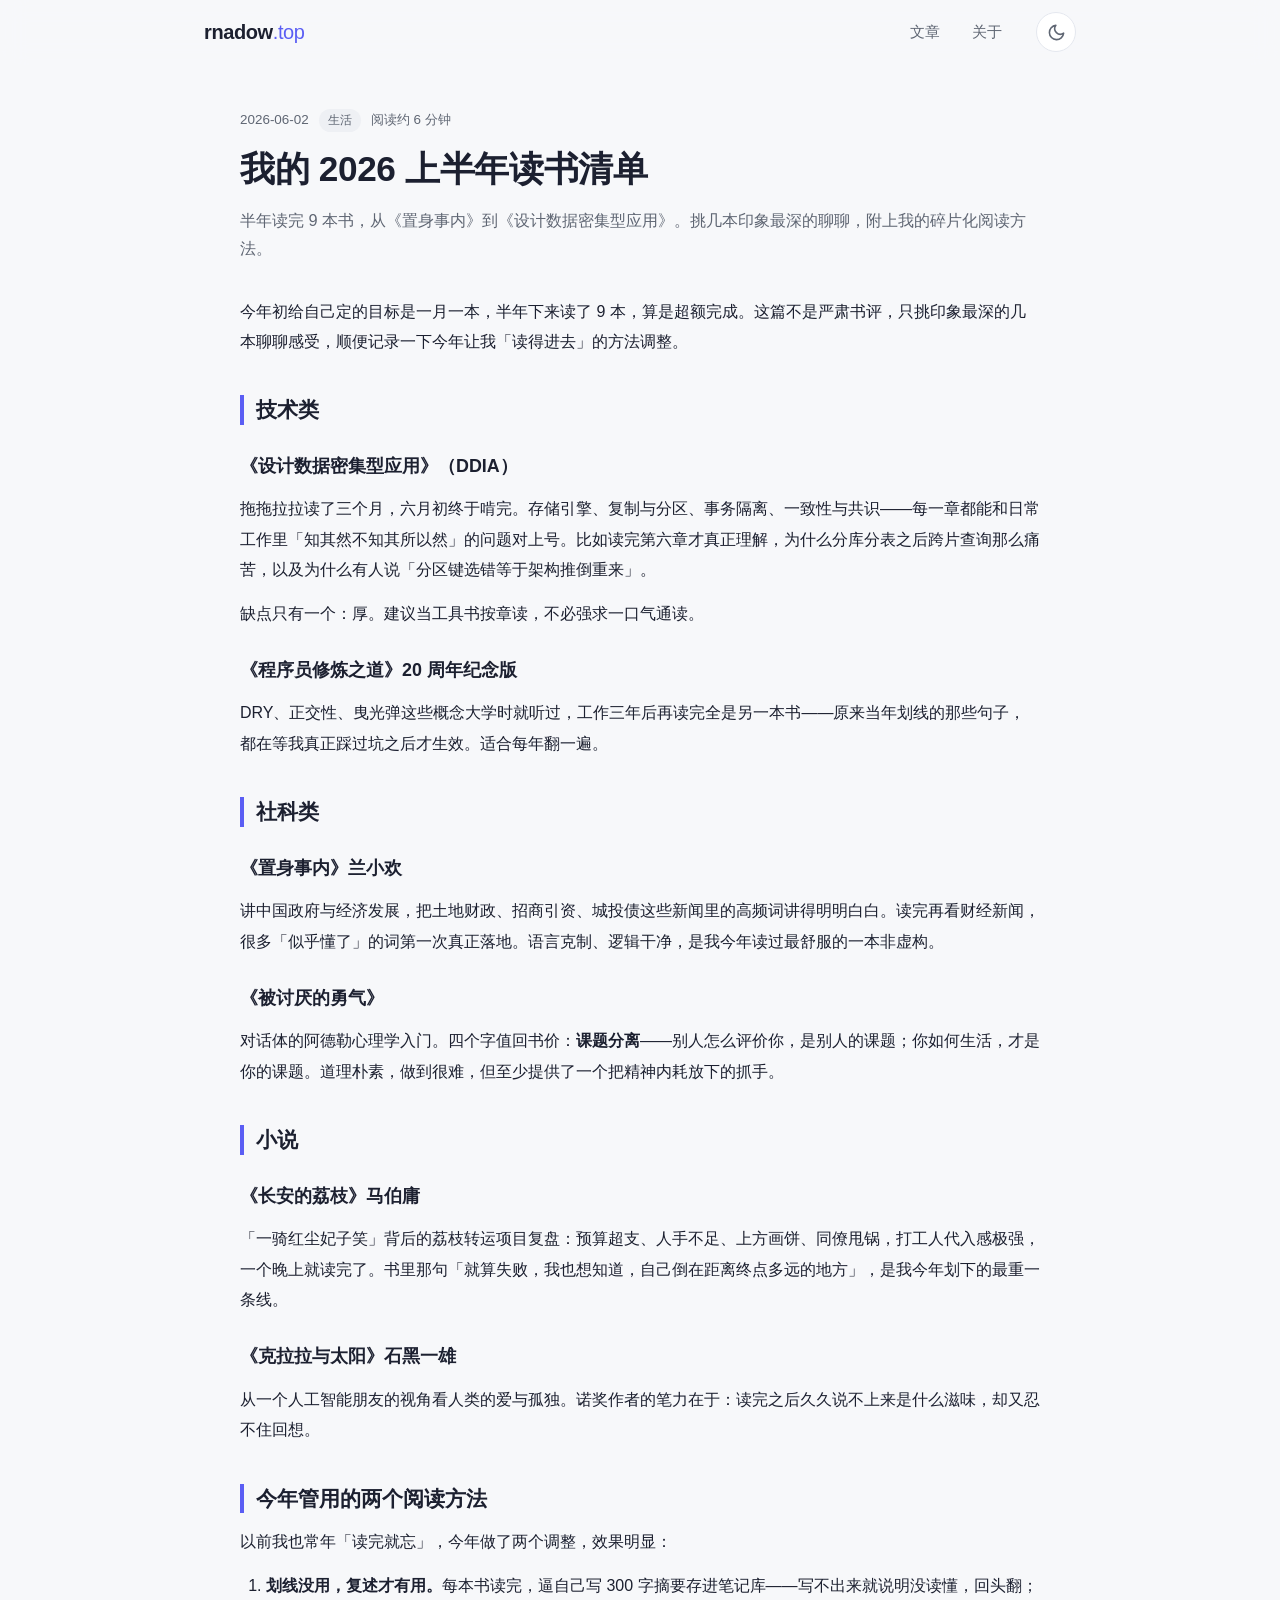
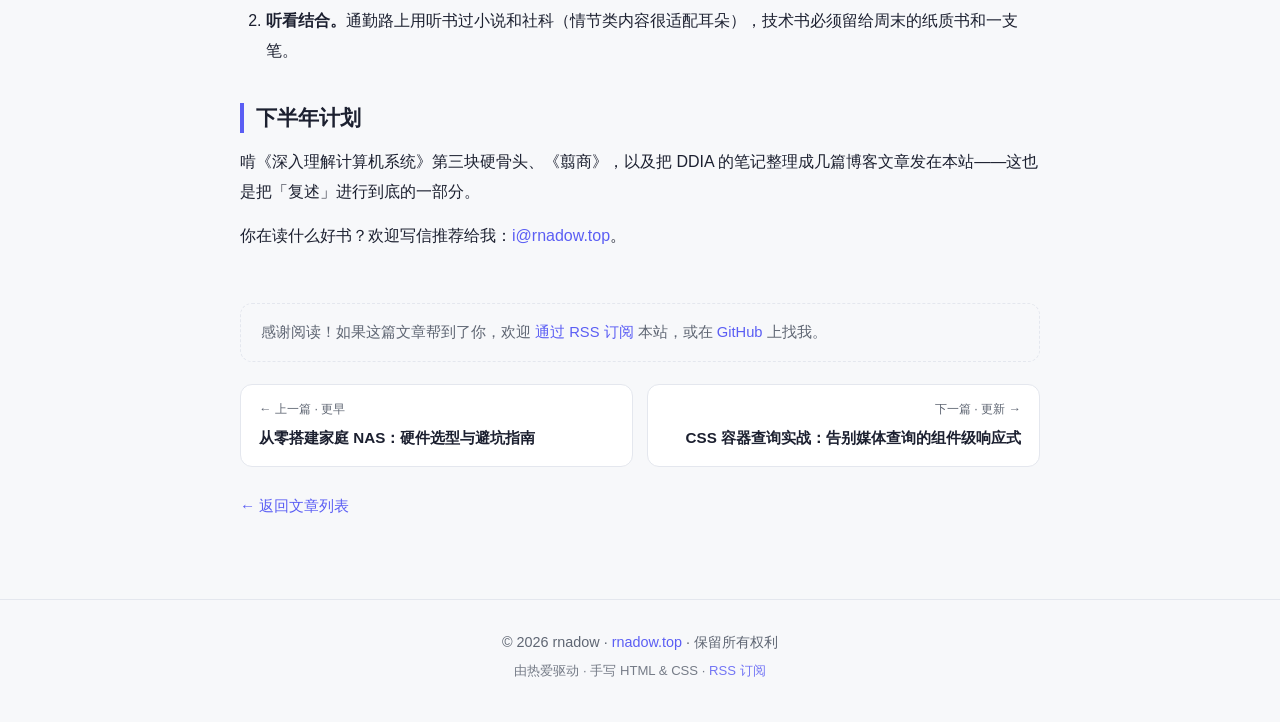
==== posts/2026-h1-reading-list/index.html @ a2d1382e "Add files via upload glm 5.3flash" ====
<!DOCTYPE html>
<html lang="zh-CN" data-theme="light">
<head>
  <meta charset="UTF-8">
  <meta name="viewport" content="width=device-width, initial-scale=1.0">
  <title>我的 2026 上半年读书清单 · rnadow 的小站</title>
  <meta name="description" content="半年读完 9 本书，从《置身事内》到《设计数据密集型应用》。挑几本印象最深的聊聊，附上我的碎片化阅读方法。">
  <link rel="canonical" href="https://rnadow.top/posts/2026-h1-reading-list/">
  <meta property="og:type" content="article">
  <meta property="og:title" content="我的 2026 上半年读书清单">
  <meta property="og:description" content="半年读完 9 本书，挑几本印象最深的聊聊，附上我的碎片化阅读方法。">
  <meta property="og:url" content="https://rnadow.top/posts/2026-h1-reading-list/">
  <meta property="article:published_time" content="2026-06-02">
  <link rel="icon" href="data:image/svg+xml,%3Csvg xmlns='http://www.w3.org/2000/svg' viewBox='0 0 100 100'%3E%3Crect width='100' height='100' rx='24' fill='%235b5ef4'/%3E%3Ctext x='50' y='71' font-size='56' font-weight='700' text-anchor='middle' fill='white' font-family='Arial'%3Er%3C/text%3E%3C/svg%3E">
  <script>
    (function () {
      var t = localStorage.getItem('theme');
      if (!t) t = window.matchMedia('(prefers-color-scheme: dark)').matches ? 'dark' : 'light';
      document.documentElement.dataset.theme = t;
    })();
  </script>
  <meta property="og:image" content="https://rnadow.top/og-image.png">
  <meta name="twitter:card" content="summary_large_image">
  <meta name="twitter:image" content="https://rnadow.top/og-image.png">
  <link rel="stylesheet" href="../../style.css">
</head>
<body>

  <div class="progress-bar" id="progress-bar"></div>

  <header class="site-header" id="site-header">
    <nav class="container">
      <a class="logo" href="../../index.html">rnadow<span>.top</span></a>
      <ul class="nav-links">
        <li><a href="../../index.html#posts">文章</a></li>
        <li><a href="../../index.html#about">关于</a></li>
      </ul>
      <button class="theme-toggle" id="theme-toggle" aria-label="切换深色 / 浅色模式" title="切换主题">
        <svg class="icon-moon" viewBox="0 0 24 24" fill="none" stroke="currentColor" stroke-width="2" stroke-linecap="round" stroke-linejoin="round"><path d="M21 12.79A9 9 0 1 1 11.21 3 7 7 0 0 0 21 12.79z"/></svg>
        <svg class="icon-sun" viewBox="0 0 24 24" fill="none" stroke="currentColor" stroke-width="2" stroke-linecap="round" stroke-linejoin="round"><circle cx="12" cy="12" r="5"/><line x1="12" y1="1" x2="12" y2="3"/><line x1="12" y1="21" x2="12" y2="23"/><line x1="4.22" y1="4.22" x2="5.64" y2="5.64"/><line x1="18.36" y1="18.36" x2="19.78" y2="19.78"/><line x1="1" y1="12" x2="3" y2="12"/><line x1="21" y1="12" x2="23" y2="12"/><line x1="4.22" y1="19.78" x2="5.64" y2="18.36"/><line x1="18.36" y1="5.64" x2="19.78" y2="4.22"/></svg>
      </button>
    </nav>
  </header>

  <main>
    <article class="container article">
      <header class="article-header">
        <div class="post-meta">
          <time datetime="2026-06-02">2026-06-02</time>
          <span class="tags-mini"><span class="mini-tag">生活</span></span>
          <span>阅读约 6 分钟</span>
        </div>
        <h1>我的 2026 上半年读书清单</h1>
        <p class="article-lead">半年读完 9 本书，从《置身事内》到《设计数据密集型应用》。挑几本印象最深的聊聊，附上我的碎片化阅读方法。</p>
      </header>

      <div class="article-body">
        <p>今年初给自己定的目标是一月一本，半年下来读了 9 本，算是超额完成。这篇不是严肃书评，只挑印象最深的几本聊聊感受，顺便记录一下今年让我「读得进去」的方法调整。</p>

        <h2>技术类</h2>
        <h3>《设计数据密集型应用》（DDIA）</h3>
        <p>拖拖拉拉读了三个月，六月初终于啃完。存储引擎、复制与分区、事务隔离、一致性与共识——每一章都能和日常工作里「知其然不知其所以然」的问题对上号。比如读完第六章才真正理解，为什么分库分表之后跨片查询那么痛苦，以及为什么有人说「分区键选错等于架构推倒重来」。</p>
        <p>缺点只有一个：厚。建议当工具书按章读，不必强求一口气通读。</p>
        <h3>《程序员修炼之道》20 周年纪念版</h3>
        <p>DRY、正交性、曳光弹这些概念大学时就听过，工作三年后再读完全是另一本书——原来当年划线的那些句子，都在等我真正踩过坑之后才生效。适合每年翻一遍。</p>

        <h2>社科类</h2>
        <h3>《置身事内》兰小欢</h3>
        <p>讲中国政府与经济发展，把土地财政、招商引资、城投债这些新闻里的高频词讲得明明白白。读完再看财经新闻，很多「似乎懂了」的词第一次真正落地。语言克制、逻辑干净，是我今年读过最舒服的一本非虚构。</p>
        <h3>《被讨厌的勇气》</h3>
        <p>对话体的阿德勒心理学入门。四个字值回书价：<strong>课题分离</strong>——别人怎么评价你，是别人的课题；你如何生活，才是你的课题。道理朴素，做到很难，但至少提供了一个把精神内耗放下的抓手。</p>

        <h2>小说</h2>
        <h3>《长安的荔枝》马伯庸</h3>
        <p>「一骑红尘妃子笑」背后的荔枝转运项目复盘：预算超支、人手不足、上方画饼、同僚甩锅，打工人代入感极强，一个晚上就读完了。书里那句「就算失败，我也想知道，自己倒在距离终点多远的地方」，是我今年划下的最重一条线。</p>
        <h3>《克拉拉与太阳》石黑一雄</h3>
        <p>从一个人工智能朋友的视角看人类的爱与孤独。诺奖作者的笔力在于：读完之后久久说不上来是什么滋味，却又忍不住回想。</p>

        <h2>今年管用的两个阅读方法</h2>
        <p>以前我也常年「读完就忘」，今年做了两个调整，效果明显：</p>
        <ol>
          <li><strong>划线没用，复述才有用。</strong>每本书读完，逼自己写 300 字摘要存进笔记库——写不出来就说明没读懂，回头翻；</li>
          <li><strong>听看结合。</strong>通勤路上用听书过小说和社科（情节类内容很适配耳朵），技术书必须留给周末的纸质书和一支笔。</li>
        </ol>

        <h2>下半年计划</h2>
        <p>啃《深入理解计算机系统》第三块硬骨头、《翦商》，以及把 DDIA 的笔记整理成几篇博客文章发在本站——这也是把「复述」进行到底的一部分。</p>
        <p>你在读什么好书？欢迎写信推荐给我：<a href="mailto:i@rnadow.top">i@rnadow.top</a>。</p>
      </div>

      <footer class="article-footer">
        <div class="article-tip">感谢阅读！如果这篇文章帮到了你，欢迎 <a href="https://rnadow.top/feed.xml">通过 RSS 订阅</a> 本站，或在 <a href="https://github.com/rnadow">GitHub</a> 上找我。</div>
        <nav class="post-nav" aria-label="上一篇与下一篇">
          <a class="post-nav-item" href="../build-home-nas-guide/">
            <span class="nav-label">← 上一篇 · 更早</span>
            <span class="nav-title">从零搭建家庭 NAS：硬件选型与避坑指南</span>
          </a>
          <a class="post-nav-item next" href="../css-container-queries-in-practice/">
            <span class="nav-label">下一篇 · 更新 →</span>
            <span class="nav-title">CSS 容器查询实战：告别媒体查询的组件级响应式</span>
          </a>
        </nav>
        <a class="back-home" href="../../index.html#posts">← 返回文章列表</a>
      </footer>
    </article>
  </main>

  <footer class="site-footer">
    <div class="container">
      <p>© <span id="year">2026</span> rnadow · <a href="https://rnadow.top">rnadow.top</a> · 保留所有权利</p>
      <p>由热爱驱动 · 手写 HTML &amp; CSS · <a href="https://rnadow.top/feed.xml">RSS 订阅</a></p>
    </div>
  </footer>

  <script src="../../script.js"></script>
</body>
</html>
---- style.css ----
/* ================= 主题变量 ================= */
:root {
  --bg: #f7f8fa;
  --bg-card: #ffffff;
  --bg-inset: #eef0f4;
  --text: #1c2030;
  --text-muted: #5f6673;
  --accent: #5b5ef4;
  --accent-2: #9a55f0;
  --border: #e4e7ee;
  --shadow: 0 10px 30px rgba(28, 32, 48, 0.10);
  --header-bg: rgba(247, 248, 250, 0.82);
  --status: #22c55e;
}

[data-theme="dark"] {
  --bg: #0e1016;
  --bg-card: #161923;
  --bg-inset: #1d2130;
  --text: #e7e9f0;
  --text-muted: #98a0b3;
  --accent: #7c80ff;
  --accent-2: #b06ef5;
  --border: #262b3b;
  --shadow: 0 10px 30px rgba(0, 0, 0, 0.35);
  --header-bg: rgba(14, 16, 22, 0.82);
  --status: #34d399;
}

/* ================= 基础 ================= */
* { box-sizing: border-box; margin: 0; padding: 0; }

html {
  scroll-behavior: smooth;
  scroll-padding-top: 88px;
}

body {
  font-family: -apple-system, BlinkMacSystemFont, "Segoe UI", Roboto, "Helvetica Neue",
    Arial, "PingFang SC", "Hiragino Sans GB", "Microsoft YaHei", sans-serif;
  background: var(--bg);
  color: var(--text);
  line-height: 1.7;
  transition: background 0.3s ease, color 0.3s ease;
}

a { color: inherit; text-decoration: none; }

.container { max-width: 920px; margin: 0 auto; padding: 0 24px; }

.mono { font-family: ui-monospace, "JetBrains Mono", "Fira Code", Consolas, monospace; }

::selection { background: var(--accent); color: #fff; }

::-webkit-scrollbar { width: 10px; }
::-webkit-scrollbar-track { background: transparent; }
::-webkit-scrollbar-thumb { background: var(--border); border-radius: 5px; }

/* ================= 顶部导航 ================= */
.site-header {
  position: sticky;
  top: 0;
  z-index: 50;
  background: var(--header-bg);
  backdrop-filter: blur(12px);
  -webkit-backdrop-filter: blur(12px);
  border-bottom: 1px solid transparent;
  transition: border-color 0.3s;
}

.site-header.scrolled { border-bottom-color: var(--border); }

.site-header nav { display: flex; align-items: center; gap: 20px; height: 64px; }

.logo { font-size: 1.25rem; font-weight: 800; letter-spacing: -0.02em; }
.logo span { color: var(--accent); font-weight: 500; }

.nav-links { display: flex; list-style: none; gap: 4px; margin-left: auto; }
.nav-links a {
  display: inline-block;
  padding: 8px 14px;
  border-radius: 8px;
  color: var(--text-muted);
  font-size: 0.95rem;
  transition: color 0.2s, background 0.2s;
}
.nav-links a:hover { color: var(--text); background: var(--bg-inset); }

.theme-toggle {
  width: 40px;
  height: 40px;
  flex-shrink: 0;
  border-radius: 50%;
  border: 1px solid var(--border);
  background: var(--bg-card);
  color: var(--text-muted);
  cursor: pointer;
  display: grid;
  place-items: center;
  transition: color 0.2s, border-color 0.2s, transform 0.3s;
}
.theme-toggle:hover { color: var(--accent); border-color: var(--accent); transform: rotate(20deg); }
.theme-toggle svg { width: 19px; height: 19px; }

[data-theme="light"] .icon-sun { display: none; }
[data-theme="dark"] .icon-moon { display: none; }

/* ================= Hero ================= */
.hero {
  position: relative;
  text-align: center;
  padding: 84px 24px 64px;
  overflow: hidden;
}

.hero::before,
.hero::after {
  content: "";
  position: absolute;
  border-radius: 50%;
  filter: blur(70px);
  z-index: -1;
  pointer-events: none;
}
.hero::before {
  width: 340px; height: 340px;
  top: -90px; left: 50%;
  transform: translateX(-125%);
  background: rgba(91, 94, 244, 0.20);
}
.hero::after {
  width: 300px; height: 300px;
  top: 30px; left: 50%;
  transform: translateX(15%);
  background: rgba(154, 85, 240, 0.16);
}

.avatar-wrap { position: relative; display: inline-block; margin-bottom: 22px; }

.avatar {
  width: 104px;
  height: 104px;
  border-radius: 50%;
  background: linear-gradient(135deg, var(--accent), var(--accent-2));
  color: #fff;
  font-size: 46px;
  font-weight: 700;
  display: grid;
  place-items: center;
  box-shadow: var(--shadow);
  user-select: none;
}

.status-dot {
  position: absolute;
  right: 6px;
  bottom: 6px;
  width: 16px;
  height: 16px;
  border-radius: 50%;
  background: var(--status);
  border: 3px solid var(--bg);
}

.hero h1 {
  font-size: clamp(1.7rem, 4vw, 2.5rem);
  font-weight: 800;
  letter-spacing: -0.02em;
}

.accent-text {
  background: linear-gradient(120deg, var(--accent), var(--accent-2));
  -webkit-background-clip: text;
  background-clip: text;
  -webkit-text-fill-color: transparent;
  color: transparent;
}

.tagline {
  margin: 14px auto 0;
  max-width: 560px;
  color: var(--text-muted);
  font-size: 1.05rem;
}

.hero-badges {
  display: flex;
  flex-wrap: wrap;
  justify-content: center;
  gap: 10px;
  margin-top: 24px;
}

.badge {
  padding: 6px 14px;
  border-radius: 999px;
  border: 1px solid var(--border);
  background: var(--bg-card);
  font-size: 0.88rem;
  color: var(--text-muted);
}

.badge-domain { color: var(--accent); border-color: var(--accent); font-weight: 600; }

.socials { display: flex; justify-content: center; gap: 14px; margin-top: 28px; }

.socials a {
  width: 44px;
  height: 44px;
  border-radius: 50%;
  border: 1px solid var(--border);
  background: var(--bg-card);
  display: grid;
  place-items: center;
  color: var(--text-muted);
  transition: color 0.2s, background 0.2s, border-color 0.2s, transform 0.2s, box-shadow 0.2s;
}

.socials a:hover {
  color: #fff;
  background: var(--accent);
  border-color: var(--accent);
  transform: translateY(-3px);
  box-shadow: var(--shadow);
}

.socials svg { width: 20px; height: 20px; }

/* ================= 区块 ================= */
.section { padding: 40px 0 56px; }

.section h2 {
  position: relative;
  padding-left: 14px;
  font-size: 1.5rem;
  font-weight: 800;
  letter-spacing: -0.01em;
}

.section h2::before {
  content: "";
  position: absolute;
  left: 0;
  top: 7px;
  bottom: 7px;
  width: 4px;
  border-radius: 2px;
  background: linear-gradient(var(--accent), var(--accent-2));
}

.section-head {
  display: flex;
  align-items: center;
  justify-content: space-between;
  flex-wrap: wrap;
  gap: 16px;
  margin-bottom: 22px;
}

/* 搜索框 */
.search-box { position: relative; }
.search-box svg {
  position: absolute;
  left: 13px;
  top: 50%;
  transform: translateY(-50%);
  width: 16px;
  height: 16px;
  color: var(--text-muted);
  pointer-events: none;
}
.search-box input {
  width: 240px;
  padding: 9px 14px 9px 38px;
  border-radius: 999px;
  border: 1px solid var(--border);
  background: var(--bg-card);
  color: var(--text);
  font-size: 0.92rem;
  font-family: inherit;
  outline: none;
  transition: border-color 0.2s, box-shadow 0.2s, width 0.25s;
}
.search-box input:focus {
  width: 280px;
  border-color: var(--accent);
  box-shadow: 0 0 0 3px rgba(91, 94, 244, 0.15);
}
.search-box input::placeholder { color: var(--text-muted); }

/* 标签云 */
.tag-cloud { display: flex; flex-wrap: wrap; gap: 10px; margin-bottom: 26px; }

.tag {
  padding: 6px 16px;
  border-radius: 999px;
  cursor: pointer;
  border: 1px solid var(--border);
  background: var(--bg-card);
  color: var(--text-muted);
  font-size: 0.9rem;
  font-family: inherit;
  transition: color 0.15s, border-color 0.15s, background 0.15s;
}
.tag:hover { color: var(--accent); border-color: var(--accent); }
.tag.active { background: var(--accent); border-color: var(--accent); color: #fff; }

/* ================= 文章卡片 ================= */
.post-list { display: flex; flex-direction: column; gap: 18px; }

.post-card {
  border: 1px solid var(--border);
  border-radius: 16px;
  background: var(--bg-card);
  overflow: hidden;
  transition: transform 0.2s ease, box-shadow 0.2s ease, border-color 0.2s ease;
}

.post-card:hover {
  transform: translateY(-3px);
  border-color: var(--accent);
  box-shadow: var(--shadow);
}

.post-link { display: block; padding: 22px 26px; }

.post-meta {
  display: flex;
  align-items: center;
  flex-wrap: wrap;
  gap: 10px;
  font-size: 0.84rem;
  color: var(--text-muted);
  margin-bottom: 8px;
}

.tags-mini { display: inline-flex; gap: 6px; }
.mini-tag { padding: 1px 9px; border-radius: 999px; background: var(--bg-inset); font-size: 0.76rem; }

.post-title { font-size: 1.18rem; font-weight: 700; margin-bottom: 6px; transition: color 0.2s; }
.post-link:hover .post-title { color: var(--accent); }

.post-excerpt { color: var(--text-muted); font-size: 0.95rem; }

.read-time {
  display: inline-block;
  margin-top: 10px;
  font-size: 0.8rem;
  color: var(--text-muted);
  opacity: 0.85;
}

.hidden { display: none !important; }

.empty { text-align: center; color: var(--text-muted); padding: 44px 0; }

/* ================= 关于 ================= */
.about-grid {
  display: grid;
  grid-template-columns: 1.4fr 1fr;
  gap: 22px;
  align-items: start;
  margin-top: 24px;
}

.about-card {
  border: 1px solid var(--border);
  border-radius: 16px;
  background: var(--bg-card);
  padding: 26px;
}

.about-text p + p { margin-top: 12px; }

.btn {
  display: inline-block;
  margin-top: 18px;
  padding: 9px 20px;
  border-radius: 10px;
  background: linear-gradient(120deg, var(--accent), var(--accent-2));
  color: #fff;
  font-weight: 600;
  font-size: 0.92rem;
  transition: transform 0.2s, box-shadow 0.2s;
}
.btn:hover { transform: translateY(-2px); box-shadow: var(--shadow); }

.about-side h3 {
  font-size: 0.95rem;
  font-weight: 600;
  color: var(--text-muted);
  margin-bottom: 12px;
}

.skills { display: flex; flex-wrap: wrap; gap: 8px; margin-bottom: 22px; }

.skill {
  padding: 4px 12px;
  border-radius: 8px;
  background: var(--bg-inset);
  font-size: 0.85rem;
}

.site-info { list-style: none; }
.site-info li {
  display: flex;
  justify-content: space-between;
  align-items: baseline;
  gap: 12px;
  padding: 7px 0;
  border-bottom: 1px dashed var(--border);
  font-size: 0.92rem;
}
.site-info li:last-child { border-bottom: none; }
.site-info a { color: var(--accent); }
.site-info a:hover { text-decoration: underline; }

/* ================= 页脚 ================= */
.site-footer {
  border-top: 1px solid var(--border);
  margin-top: 24px;
  padding: 30px 0 40px;
  text-align: center;
  color: var(--text-muted);
  font-size: 0.9rem;
}
.site-footer a { color: var(--accent); }
.site-footer a:hover { text-decoration: underline; }
.site-footer p + p { margin-top: 6px; font-size: 0.82rem; opacity: 0.85; }

/* ================= 响应式 ================= */
@media (max-width: 680px) {
  .site-header nav { gap: 8px; height: 58px; }
  .nav-links a { padding: 8px 9px; font-size: 0.9rem; }
  .logo { font-size: 1.1rem; }

  .hero { padding: 60px 20px 48px; }

  .section-head { flex-direction: column; align-items: stretch; }
  .search-box { flex: 1; }
  .search-box input,
  .search-box input:focus { width: 100%; }

  .post-link { padding: 18px; }
  .about-grid { grid-template-columns: 1fr; }
}

/* ================= 文章内页 ================= */
.progress-bar {
  position: fixed;
  top: 0;
  left: 0;
  height: 3px;
  width: 0;
  background: linear-gradient(90deg, var(--accent), var(--accent-2));
  z-index: 100;
  pointer-events: none;
}

.article { max-width: 800px; padding: 44px 0 56px; }

.article-header { margin-bottom: 34px; }
.article-header .post-meta { margin-bottom: 12px; }
.article-header h1 {
  font-size: clamp(1.6rem, 3.5vw, 2.2rem);
  line-height: 1.4;
  letter-spacing: -0.01em;
}
.article-lead {
  margin-top: 14px;
  color: var(--text-muted);
  font-size: 1.02rem;
}

.article-body { font-size: 1rem; }
.article-body h2 {
  margin: 38px 0 14px;
  padding-left: 12px;
  border-left: 4px solid var(--accent);
  font-size: 1.32rem;
  line-height: 1.4;
}
.article-body h3 { margin: 26px 0 10px; font-size: 1.12rem; }
.article-body p { margin: 13px 0; line-height: 1.9; }
.article-body ul, .article-body ol { margin: 13px 0; padding-left: 26px; }
.article-body li { margin: 6px 0; line-height: 1.85; }
.article-body a { color: var(--accent); }
.article-body a:hover { text-decoration: underline; }
.article-body strong { font-weight: 700; }

.article-body blockquote {
  margin: 18px 0;
  padding: 12px 18px;
  border-left: 4px solid var(--accent);
  background: var(--bg-inset);
  border-radius: 0 10px 10px 0;
  color: var(--text-muted);
}
.article-body blockquote p { margin: 4px 0; }

.article-body code {
  font-family: ui-monospace, "JetBrains Mono", "Fira Code", Consolas, monospace;
  font-size: 0.87em;
  background: var(--bg-inset);
  border: 1px solid var(--border);
  padding: 2px 7px;
  border-radius: 6px;
}
.article-body pre {
  margin: 18px 0;
  padding: 16px 20px;
  background: var(--bg-inset);
  border: 1px solid var(--border);
  border-radius: 12px;
  overflow-x: auto;
  line-height: 1.65;
}
.article-body pre code {
  background: none;
  border: none;
  padding: 0;
  font-size: 0.85rem;
}

.article-body hr { margin: 30px 0; border: none; border-top: 1px dashed var(--border); }

.article-footer { margin-top: 52px; }

.article-tip {
  padding: 16px 20px;
  border: 1px dashed var(--border);
  border-radius: 12px;
  color: var(--text-muted);
  font-size: 0.92rem;
}
.article-tip a { color: var(--accent); }

.post-nav {
  display: grid;
  grid-template-columns: 1fr 1fr;
  gap: 14px;
  margin-top: 22px;
}
.post-nav-item {
  display: block;
  padding: 14px 18px;
  border: 1px solid var(--border);
  border-radius: 12px;
  background: var(--bg-card);
  transition: transform 0.2s, border-color 0.2s, box-shadow 0.2s;
}
.post-nav-item:hover {
  transform: translateY(-2px);
  border-color: var(--accent);
  box-shadow: var(--shadow);
}
.post-nav-item .nav-label {
  display: block;
  margin-bottom: 4px;
  font-size: 0.78rem;
  color: var(--text-muted);
}
.post-nav-item .nav-title { font-size: 0.95rem; font-weight: 600; line-height: 1.5; }
.post-nav-item.next { text-align: right; }
.post-nav-item.empty-nav { visibility: hidden; }

.back-home {
  display: inline-block;
  margin-top: 26px;
  color: var(--accent);
  font-size: 0.95rem;
}
.back-home:hover { text-decoration: underline; }

@media (max-width: 680px) {
  .article { padding: 32px 0 48px; }
  .post-nav { grid-template-columns: 1fr; }
  .post-nav-item.next { text-align: left; }
  .post-nav-item.empty-nav { display: none; }
}
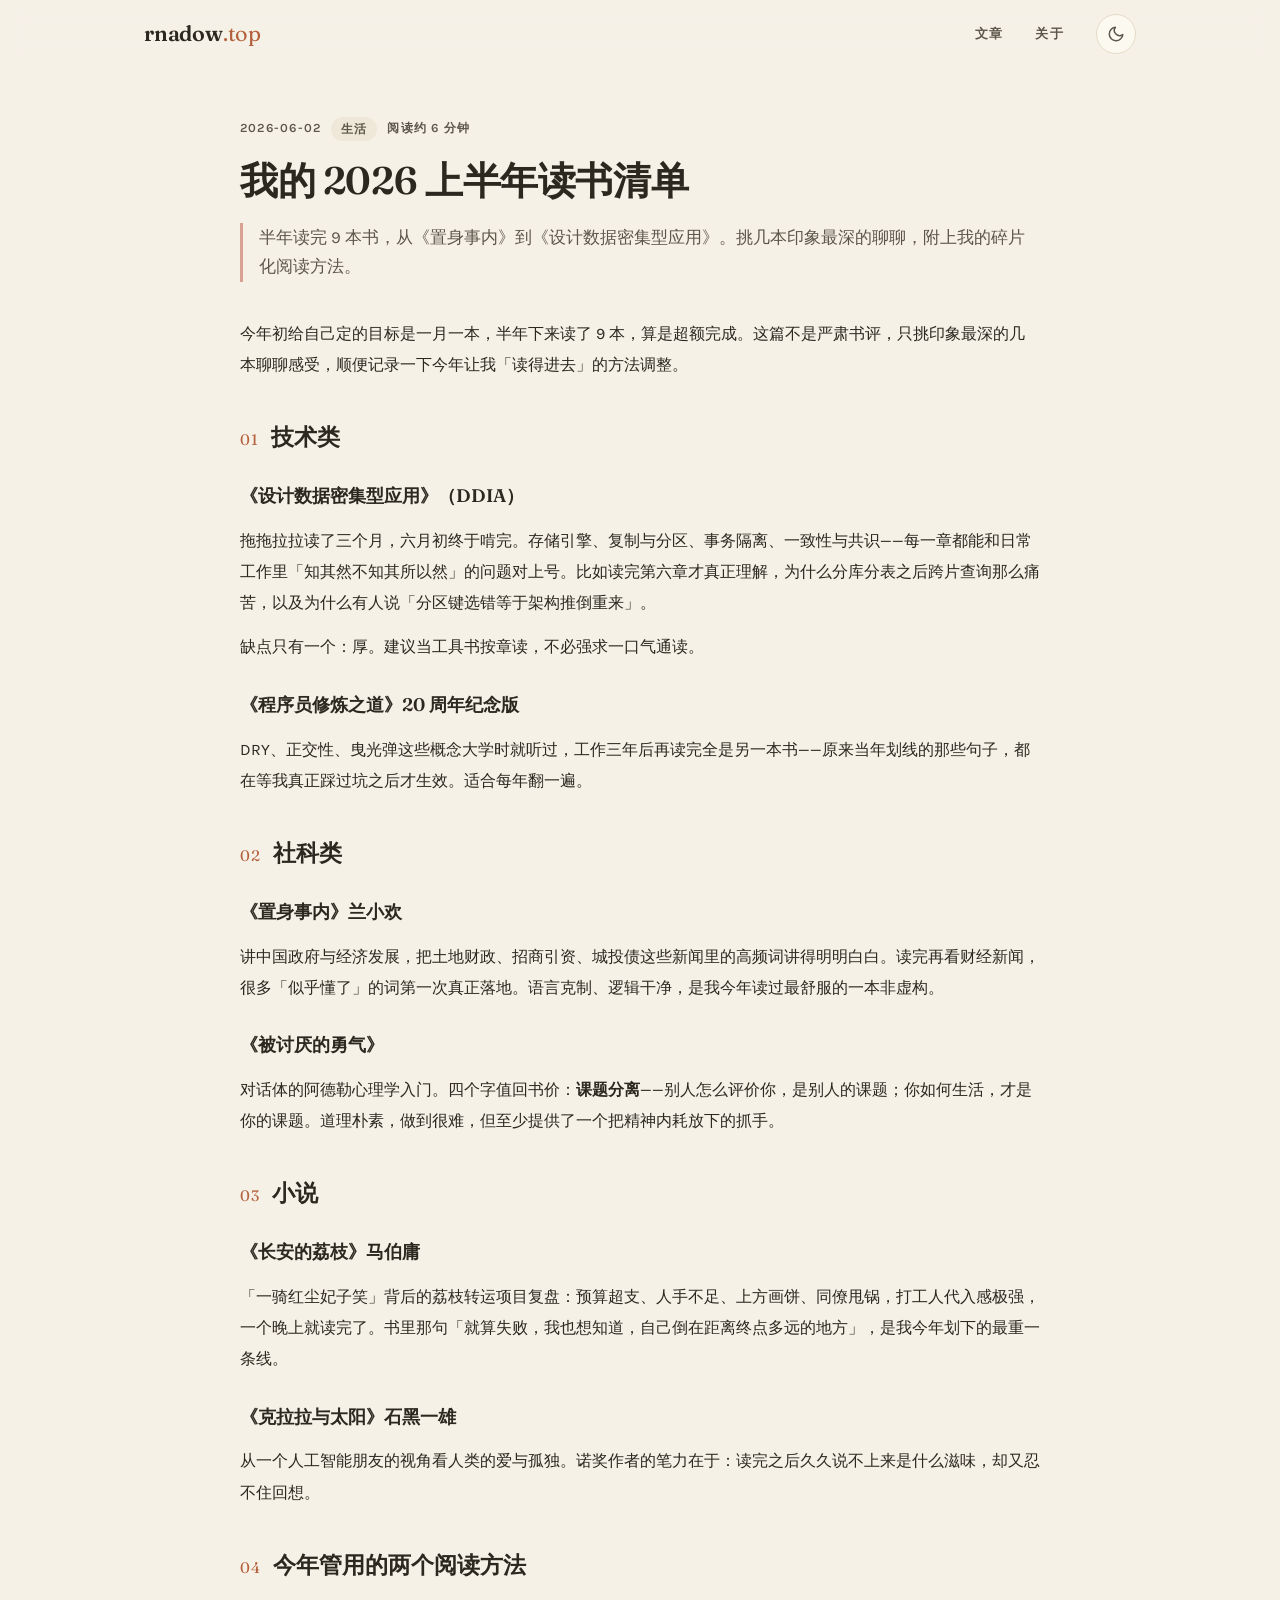
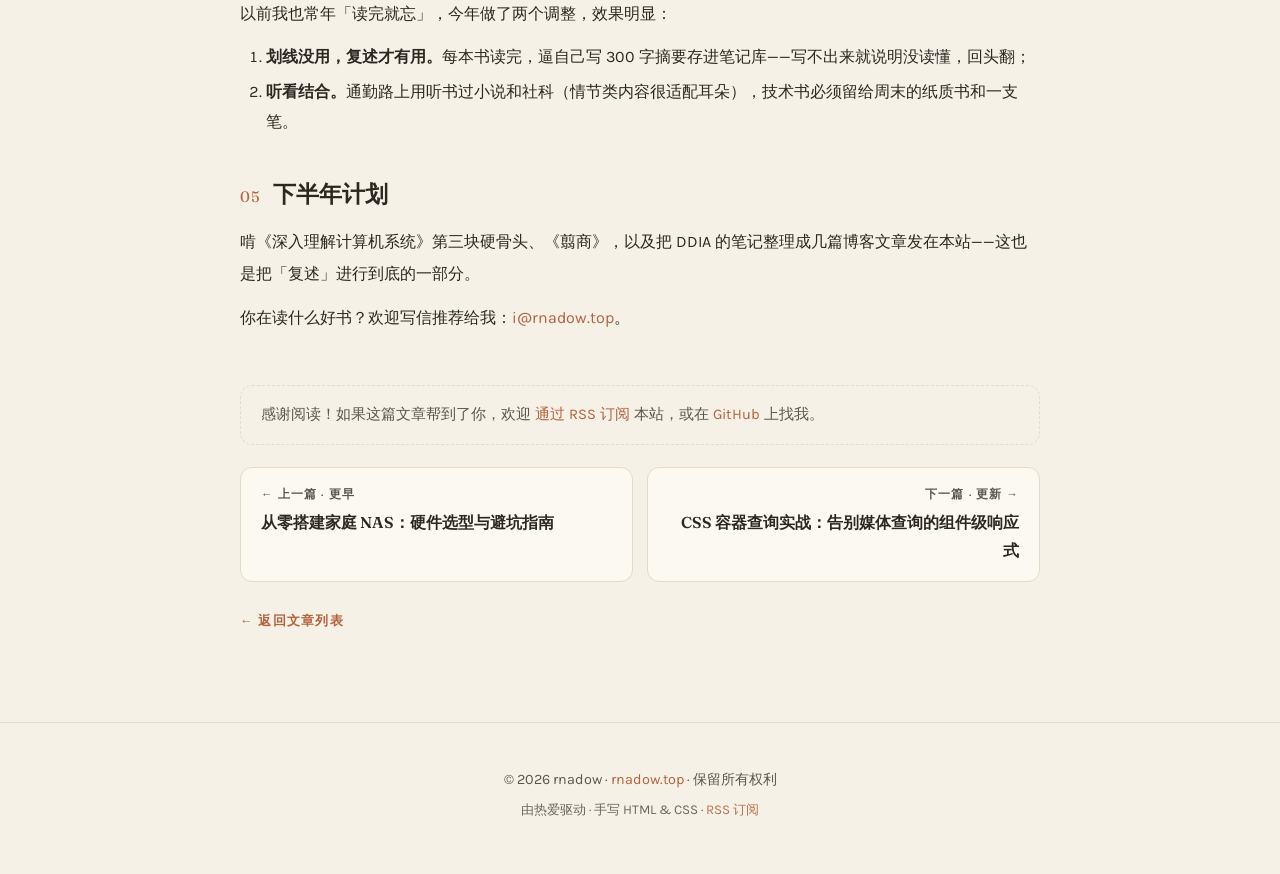
==== commit a574e358: "redesign: Stillpoint 慢博客风格" ====
--- a/posts/2026-h1-reading-list/index.html
+++ b/posts/2026-h1-reading-list/index.html
@@ -11,7 +11,7 @@
   <meta property="og:description" content="半年读完 9 本书，挑几本印象最深的聊聊，附上我的碎片化阅读方法。">
   <meta property="og:url" content="https://rnadow.top/posts/2026-h1-reading-list/">
   <meta property="article:published_time" content="2026-06-02">
-  <link rel="icon" href="data:image/svg+xml,%3Csvg xmlns='http://www.w3.org/2000/svg' viewBox='0 0 100 100'%3E%3Crect width='100' height='100' rx='24' fill='%235b5ef4'/%3E%3Ctext x='50' y='71' font-size='56' font-weight='700' text-anchor='middle' fill='white' font-family='Arial'%3Er%3C/text%3E%3C/svg%3E">
+  <link rel="icon" href="data:image/svg+xml,%3Csvg xmlns='http://www.w3.org/2000/svg' viewBox='0 0 100 100'%3E%3Crect width='100' height='100' rx='24' fill='%23B4623D'/%3E%3Ctext x='50' y='71' font-size='56' font-weight='700' text-anchor='middle' fill='%23F6F1E7' font-family='Georgia'%3Er%3C/text%3E%3C/svg%3E">
   <script>
     (function () {
       var t = localStorage.getItem('theme');
--- a/style.css
+++ b/style.css
@@ -1,60 +1,80 @@
-/* ================= 主题变量 ================= */
+@import url('https://fonts.googleapis.com/css2?family=Fraunces:ital,opsz,wght@0,9..144,300..700;1,9..144,300..700&family=Karla:ital,wght@0,300..700;1,400&display=swap');
+
+/* =========================================================
+   rnadow.top · Stillpoint 风格
+   暖纸底 · 衬线大标题 · 陶土色 · 拱形图片 · 编号小节
+   ========================================================= */
+
 :root {
-  --bg: #f7f8fa;
-  --bg-card: #ffffff;
-  --bg-inset: #eef0f4;
-  --text: #1c2030;
-  --text-muted: #5f6673;
-  --accent: #5b5ef4;
-  --accent-2: #9a55f0;
-  --border: #e4e7ee;
-  --shadow: 0 10px 30px rgba(28, 32, 48, 0.10);
-  --header-bg: rgba(247, 248, 250, 0.82);
-  --status: #22c55e;
+  --paper: #F6F1E7;
+  --bg: var(--paper);
+  --bg-card: #FCF9F1;
+  --bg-inset: #EFE8D8;
+  --sand: #E4DAC5;
+  --text: #2C2820;
+  --text-muted: #5C564A;
+  --accent: #B4623D;
+  --accent-deep: #9C5130;
+  --dusk: #D8A192;
+  --sage: #7C8A6E;
+  --border: #E4DAC5;
+  --shadow: 0 14px 34px rgba(44, 40, 32, 0.09);
+  --header-bg: rgba(246, 241, 231, 0.88);
+  --serif: 'Fraunces', Georgia, 'Songti SC', 'STSong', 'Noto Serif SC', 'SimSun', serif;
+  --sans: 'Karla', -apple-system, BlinkMacSystemFont, 'Segoe UI', 'PingFang SC', 'Hiragino Sans GB', 'Microsoft YaHei', sans-serif;
 }
 
 [data-theme="dark"] {
-  --bg: #0e1016;
-  --bg-card: #161923;
-  --bg-inset: #1d2130;
-  --text: #e7e9f0;
-  --text-muted: #98a0b3;
-  --accent: #7c80ff;
-  --accent-2: #b06ef5;
-  --border: #262b3b;
-  --shadow: 0 10px 30px rgba(0, 0, 0, 0.35);
-  --header-bg: rgba(14, 16, 22, 0.82);
-  --status: #34d399;
-}
-
-/* ================= 基础 ================= */
+  --bg: #1B1712;
+  --bg-card: #241E17;
+  --bg-inset: #2D251D;
+  --sand: #3B322A;
+  --text: #EDE5D5;
+  --text-muted: #AC9D88;
+  --accent: #CE7350;
+  --accent-deep: #B4623D;
+  --dusk: #D8A192;
+  --sage: #8C9B7D;
+  --border: #3B322A;
+  --shadow: 0 14px 34px rgba(0, 0, 0, 0.4);
+  --header-bg: rgba(27, 23, 18, 0.88);
+}
+
 * { box-sizing: border-box; margin: 0; padding: 0; }
 
-html {
-  scroll-behavior: smooth;
-  scroll-padding-top: 88px;
-}
+html { scroll-behavior: smooth; scroll-padding-top: 88px; }
 
 body {
-  font-family: -apple-system, BlinkMacSystemFont, "Segoe UI", Roboto, "Helvetica Neue",
-    Arial, "PingFang SC", "Hiragino Sans GB", "Microsoft YaHei", sans-serif;
+  font-family: var(--sans);
   background: var(--bg);
   color: var(--text);
-  line-height: 1.7;
+  line-height: 1.75;
   transition: background 0.3s ease, color 0.3s ease;
 }
 
 a { color: inherit; text-decoration: none; }
 
-.container { max-width: 920px; margin: 0 auto; padding: 0 24px; }
-
-.mono { font-family: ui-monospace, "JetBrains Mono", "Fira Code", Consolas, monospace; }
-
-::selection { background: var(--accent); color: #fff; }
+.container { max-width: 1040px; margin: 0 auto; padding: 0 24px; }
+
+.mono { font-family: ui-monospace, 'JetBrains Mono', Consolas, monospace; }
+
+::selection { background: var(--dusk); color: #2C2820; }
 
 ::-webkit-scrollbar { width: 10px; }
 ::-webkit-scrollbar-track { background: transparent; }
-::-webkit-scrollbar-thumb { background: var(--border); border-radius: 5px; }
+::-webkit-scrollbar-thumb { background: var(--sand); border-radius: 5px; }
+
+/* ================= 通用元素 ================= */
+
+/* 小号大写字距标签（Stillpoint eyebrow） */
+.eyebrow {
+  font-size: 0.75rem;
+  font-weight: 600;
+  letter-spacing: 0.14em;
+  text-transform: uppercase;
+  color: var(--text-muted);
+}
+.eyebrow strong, .eyebrow em { color: var(--accent); font-style: normal; }
 
 /* ================= 顶部导航 ================= */
 .site-header {
@@ -67,24 +87,30 @@
   border-bottom: 1px solid transparent;
   transition: border-color 0.3s;
 }
-
 .site-header.scrolled { border-bottom-color: var(--border); }
 
-.site-header nav { display: flex; align-items: center; gap: 20px; height: 64px; }
-
-.logo { font-size: 1.25rem; font-weight: 800; letter-spacing: -0.02em; }
-.logo span { color: var(--accent); font-weight: 500; }
-
-.nav-links { display: flex; list-style: none; gap: 4px; margin-left: auto; }
+.site-header nav { display: flex; align-items: center; gap: 20px; height: 68px; }
+
+.logo {
+  font-family: var(--serif);
+  font-size: 1.35rem;
+  font-weight: 600;
+  letter-spacing: -0.01em;
+}
+.logo span { color: var(--accent); font-weight: 400; }
+
+.nav-links { display: flex; list-style: none; gap: 8px; margin-left: auto; }
 .nav-links a {
   display: inline-block;
-  padding: 8px 14px;
-  border-radius: 8px;
-  color: var(--text-muted);
-  font-size: 0.95rem;
-  transition: color 0.2s, background 0.2s;
-}
-.nav-links a:hover { color: var(--text); background: var(--bg-inset); }
+  padding: 8px 12px;
+  font-size: 0.8rem;
+  font-weight: 600;
+  letter-spacing: 0.1em;
+  text-transform: uppercase;
+  color: var(--text-muted);
+  transition: color 0.2s;
+}
+.nav-links a:hover { color: var(--accent); }
 
 .theme-toggle {
   width: 40px;
@@ -97,262 +123,303 @@
   cursor: pointer;
   display: grid;
   place-items: center;
-  transition: color 0.2s, border-color 0.2s, transform 0.3s;
-}
-.theme-toggle:hover { color: var(--accent); border-color: var(--accent); transform: rotate(20deg); }
-.theme-toggle svg { width: 19px; height: 19px; }
+  transition: color 0.2s, border-color 0.2s;
+}
+.theme-toggle:hover { color: var(--accent); border-color: var(--accent); }
+.theme-toggle svg { width: 18px; height: 18px; }
 
 [data-theme="light"] .icon-sun { display: none; }
 [data-theme="dark"] .icon-moon { display: none; }
 
 /* ================= Hero ================= */
 .hero {
-  position: relative;
-  text-align: center;
-  padding: 84px 24px 64px;
+  display: grid;
+  grid-template-columns: 1.12fr 0.88fr;
+  gap: 56px;
+  align-items: center;
+  padding: 72px 24px 64px;
+}
+
+.hero h1 {
+  font-family: var(--serif);
+  font-size: clamp(2.1rem, 4.6vw, 3.3rem);
+  font-weight: 600;
+  line-height: 1.22;
+  letter-spacing: -0.015em;
+  margin-top: 18px;
+}
+.hero h1 em {
+  font-style: italic;
+  font-weight: 500;
+  color: var(--accent);
+}
+
+.tagline {
+  margin-top: 20px;
+  max-width: 480px;
+  color: var(--text-muted);
+  font-size: 1.04rem;
+}
+
+.hero-actions { display: flex; align-items: center; gap: 28px; margin-top: 30px; flex-wrap: wrap; }
+
+.btn {
+  display: inline-block;
+  padding: 13px 28px;
+  border-radius: 999px;
+  background: var(--accent);
+  color: #FCF9F1;
+  font-size: 0.82rem;
+  font-weight: 700;
+  letter-spacing: 0.12em;
+  text-transform: uppercase;
+  transition: background 0.2s, transform 0.2s, box-shadow 0.2s;
+}
+.btn:hover {
+  background: var(--accent-deep);
+  transform: translateY(-2px);
+  box-shadow: var(--shadow);
+}
+
+.link-underline {
+  font-size: 0.82rem;
+  font-weight: 700;
+  letter-spacing: 0.12em;
+  text-transform: uppercase;
+  color: var(--text);
+  border-bottom: 2px solid var(--accent);
+  padding-bottom: 4px;
+  transition: color 0.2s, border-color 0.2s;
+}
+.link-underline:hover { color: var(--accent-deep); }
+
+.hero-meta {
+  display: flex;
+  flex-wrap: wrap;
+  gap: 6px 18px;
+  margin-top: 30px;
+  font-size: 0.88rem;
+  color: var(--text-muted);
+}
+
+.socials { display: flex; gap: 12px; margin-top: 24px; }
+.socials a {
+  width: 42px;
+  height: 42px;
+  border-radius: 50%;
+  border: 1px solid var(--border);
+  background: var(--bg-card);
+  display: grid;
+  place-items: center;
+  color: var(--text-muted);
+  transition: color 0.2s, background 0.2s, border-color 0.2s, transform 0.2s;
+}
+.socials a:hover {
+  color: #FCF9F1;
+  background: var(--accent);
+  border-color: var(--accent);
+  transform: translateY(-2px);
+}
+.socials svg { width: 18px; height: 18px; }
+
+/* Hero 右侧：拱形图片 + 圆形徽章 + 图注 */
+.hero-art { position: relative; max-width: 420px; justify-self: end; width: 100%; }
+
+.arch {
+  aspect-ratio: 3 / 4;
+  border-radius: 999px 999px 14px 14px;
   overflow: hidden;
-}
-
-.hero::before,
-.hero::after {
-  content: "";
+  border: 1px solid var(--border);
+  background: var(--bg-inset);
+  box-shadow: var(--shadow);
+}
+.arch img { width: 100%; height: 100%; object-fit: cover; display: block; }
+
+.badge-circle {
   position: absolute;
-  border-radius: 50%;
-  filter: blur(70px);
-  z-index: -1;
-  pointer-events: none;
-}
-.hero::before {
-  width: 340px; height: 340px;
-  top: -90px; left: 50%;
-  transform: translateX(-125%);
-  background: rgba(91, 94, 244, 0.20);
-}
-.hero::after {
-  width: 300px; height: 300px;
-  top: 30px; left: 50%;
-  transform: translateX(15%);
-  background: rgba(154, 85, 240, 0.16);
-}
-
-.avatar-wrap { position: relative; display: inline-block; margin-bottom: 22px; }
-
-.avatar {
+  left: -28px;
+  bottom: 84px;
   width: 104px;
   height: 104px;
   border-radius: 50%;
-  background: linear-gradient(135deg, var(--accent), var(--accent-2));
-  color: #fff;
-  font-size: 46px;
-  font-weight: 700;
+  background: var(--bg-card);
+  border: 1px solid var(--border);
+  box-shadow: var(--shadow);
   display: grid;
   place-items: center;
-  box-shadow: var(--shadow);
-  user-select: none;
-}
-
-.status-dot {
-  position: absolute;
-  right: 6px;
-  bottom: 6px;
-  width: 16px;
-  height: 16px;
-  border-radius: 50%;
-  background: var(--status);
-  border: 3px solid var(--bg);
-}
-
-.hero h1 {
-  font-size: clamp(1.7rem, 4vw, 2.5rem);
-  font-weight: 800;
-  letter-spacing: -0.02em;
-}
-
-.accent-text {
-  background: linear-gradient(120deg, var(--accent), var(--accent-2));
-  -webkit-background-clip: text;
-  background-clip: text;
-  -webkit-text-fill-color: transparent;
-  color: transparent;
-}
-
-.tagline {
-  margin: 14px auto 0;
-  max-width: 560px;
-  color: var(--text-muted);
-  font-size: 1.05rem;
-}
-
-.hero-badges {
-  display: flex;
-  flex-wrap: wrap;
-  justify-content: center;
-  gap: 10px;
-  margin-top: 24px;
-}
-
-.badge {
-  padding: 6px 14px;
-  border-radius: 999px;
-  border: 1px solid var(--border);
-  background: var(--bg-card);
-  font-size: 0.88rem;
-  color: var(--text-muted);
-}
-
-.badge-domain { color: var(--accent); border-color: var(--accent); font-weight: 600; }
-
-.socials { display: flex; justify-content: center; gap: 14px; margin-top: 28px; }
-
-.socials a {
-  width: 44px;
-  height: 44px;
-  border-radius: 50%;
-  border: 1px solid var(--border);
-  background: var(--bg-card);
-  display: grid;
-  place-items: center;
-  color: var(--text-muted);
-  transition: color 0.2s, background 0.2s, border-color 0.2s, transform 0.2s, box-shadow 0.2s;
-}
-
-.socials a:hover {
-  color: #fff;
-  background: var(--accent);
-  border-color: var(--accent);
-  transform: translateY(-3px);
-  box-shadow: var(--shadow);
-}
-
-.socials svg { width: 20px; height: 20px; }
+  font-family: var(--serif);
+  font-style: italic;
+  font-size: 1.15rem;
+  color: var(--accent);
+  transform: rotate(-8deg);
+}
+
+.art-caption {
+  margin: 16px 4px 0;
+  padding: 12px 18px;
+  border: 1px solid var(--border);
+  border-radius: 10px;
+  background: var(--bg-card);
+  font-family: var(--serif);
+  font-style: italic;
+  font-size: 0.92rem;
+  color: var(--text-muted);
+  text-align: center;
+}
 
 /* ================= 区块 ================= */
-.section { padding: 40px 0 56px; }
-
-.section h2 {
-  position: relative;
-  padding-left: 14px;
-  font-size: 1.5rem;
-  font-weight: 800;
-  letter-spacing: -0.01em;
-}
-
-.section h2::before {
-  content: "";
-  position: absolute;
-  left: 0;
-  top: 7px;
-  bottom: 7px;
-  width: 4px;
-  border-radius: 2px;
-  background: linear-gradient(var(--accent), var(--accent-2));
-}
+.section { padding: 56px 0; }
 
 .section-head {
   display: flex;
-  align-items: center;
+  align-items: flex-end;
   justify-content: space-between;
   flex-wrap: wrap;
-  gap: 16px;
-  margin-bottom: 22px;
+  gap: 18px;
+  margin-bottom: 26px;
+}
+
+.section h2 {
+  font-family: var(--serif);
+  font-size: 1.8rem;
+  font-weight: 600;
+  letter-spacing: -0.01em;
+  margin-top: 8px;
 }
 
 /* 搜索框 */
 .search-box { position: relative; }
 .search-box svg {
   position: absolute;
-  left: 13px;
+  left: 15px;
   top: 50%;
   transform: translateY(-50%);
-  width: 16px;
-  height: 16px;
+  width: 15px;
+  height: 15px;
   color: var(--text-muted);
   pointer-events: none;
 }
 .search-box input {
   width: 240px;
-  padding: 9px 14px 9px 38px;
+  padding: 10px 16px 10px 40px;
   border-radius: 999px;
   border: 1px solid var(--border);
   background: var(--bg-card);
   color: var(--text);
   font-size: 0.92rem;
-  font-family: inherit;
+  font-family: var(--sans);
   outline: none;
   transition: border-color 0.2s, box-shadow 0.2s, width 0.25s;
 }
 .search-box input:focus {
   width: 280px;
   border-color: var(--accent);
-  box-shadow: 0 0 0 3px rgba(91, 94, 244, 0.15);
+  box-shadow: 0 0 0 3px rgba(180, 98, 61, 0.15);
 }
 .search-box input::placeholder { color: var(--text-muted); }
 
 /* 标签云 */
-.tag-cloud { display: flex; flex-wrap: wrap; gap: 10px; margin-bottom: 26px; }
+.tags-eyebrow { margin-bottom: 12px; }
+.tag-cloud { display: flex; flex-wrap: wrap; gap: 10px; margin-bottom: 30px; }
 
 .tag {
-  padding: 6px 16px;
+  padding: 7px 18px;
   border-radius: 999px;
   cursor: pointer;
   border: 1px solid var(--border);
   background: var(--bg-card);
   color: var(--text-muted);
-  font-size: 0.9rem;
-  font-family: inherit;
+  font-size: 0.85rem;
+  font-family: var(--sans);
   transition: color 0.15s, border-color 0.15s, background 0.15s;
 }
 .tag:hover { color: var(--accent); border-color: var(--accent); }
-.tag.active { background: var(--accent); border-color: var(--accent); color: #fff; }
+.tag.active { background: var(--accent); border-color: var(--accent); color: #FCF9F1; }
 
 /* ================= 文章卡片 ================= */
 .post-list { display: flex; flex-direction: column; gap: 18px; }
 
 .post-card {
-  border: 1px solid var(--border);
-  border-radius: 16px;
+  position: relative;
+  border: 1px solid var(--border);
+  border-radius: 14px;
   background: var(--bg-card);
   overflow: hidden;
   transition: transform 0.2s ease, box-shadow 0.2s ease, border-color 0.2s ease;
 }
-
 .post-card:hover {
   transform: translateY(-3px);
   border-color: var(--accent);
   box-shadow: var(--shadow);
 }
 
-.post-link { display: block; padding: 22px 26px; }
+.post-num {
+  position: absolute;
+  top: 14px;
+  right: 20px;
+  font-family: var(--serif);
+  font-size: 2rem;
+  font-weight: 300;
+  color: var(--sand);
+  line-height: 1;
+  pointer-events: none;
+}
+
+.post-link { display: block; padding: 24px 28px; }
 
 .post-meta {
   display: flex;
   align-items: center;
   flex-wrap: wrap;
   gap: 10px;
-  font-size: 0.84rem;
-  color: var(--text-muted);
+  font-size: 0.78rem;
+  font-weight: 600;
+  letter-spacing: 0.1em;
+  text-transform: uppercase;
+  color: var(--text-muted);
+  margin-bottom: 10px;
+}
+
+.tags-mini { display: inline-flex; gap: 6px; }
+.mini-tag {
+  padding: 2px 10px;
+  border-radius: 999px;
+  background: var(--bg-inset);
+  font-size: 0.72rem;
+  letter-spacing: 0.08em;
+}
+
+.post-title {
+  font-family: var(--serif);
+  font-size: 1.32rem;
+  font-weight: 600;
+  line-height: 1.4;
   margin-bottom: 8px;
-}
-
-.tags-mini { display: inline-flex; gap: 6px; }
-.mini-tag { padding: 1px 9px; border-radius: 999px; background: var(--bg-inset); font-size: 0.76rem; }
-
-.post-title { font-size: 1.18rem; font-weight: 700; margin-bottom: 6px; transition: color 0.2s; }
+  transition: color 0.2s;
+}
 .post-link:hover .post-title { color: var(--accent); }
 
-.post-excerpt { color: var(--text-muted); font-size: 0.95rem; }
+.post-excerpt { color: var(--text-muted); font-size: 0.96rem; }
 
 .read-time {
   display: inline-block;
-  margin-top: 10px;
-  font-size: 0.8rem;
+  margin-top: 12px;
+  font-size: 0.78rem;
+  letter-spacing: 0.08em;
+  text-transform: uppercase;
   color: var(--text-muted);
   opacity: 0.85;
 }
 
 .hidden { display: none !important; }
 
-.empty { text-align: center; color: var(--text-muted); padding: 44px 0; }
+.empty {
+  text-align: center;
+  color: var(--text-muted);
+  padding: 44px 0;
+  font-family: var(--serif);
+  font-style: italic;
+}
 
 /* ================= 关于 ================= */
 .about-grid {
@@ -360,45 +427,33 @@
   grid-template-columns: 1.4fr 1fr;
   gap: 22px;
   align-items: start;
-  margin-top: 24px;
+  margin-top: 4px;
 }
 
 .about-card {
   border: 1px solid var(--border);
-  border-radius: 16px;
-  background: var(--bg-card);
-  padding: 26px;
+  border-radius: 14px;
+  background: var(--bg-card);
+  padding: 28px;
 }
 
 .about-text p + p { margin-top: 12px; }
 
-.btn {
-  display: inline-block;
-  margin-top: 18px;
-  padding: 9px 20px;
-  border-radius: 10px;
-  background: linear-gradient(120deg, var(--accent), var(--accent-2));
-  color: #fff;
-  font-weight: 600;
-  font-size: 0.92rem;
-  transition: transform 0.2s, box-shadow 0.2s;
-}
-.btn:hover { transform: translateY(-2px); box-shadow: var(--shadow); }
-
 .about-side h3 {
-  font-size: 0.95rem;
-  font-weight: 600;
-  color: var(--text-muted);
+  font-family: var(--serif);
+  font-size: 1.02rem;
+  font-weight: 600;
   margin-bottom: 12px;
 }
 
-.skills { display: flex; flex-wrap: wrap; gap: 8px; margin-bottom: 22px; }
+.skills { display: flex; flex-wrap: wrap; gap: 8px; margin-bottom: 24px; }
 
 .skill {
-  padding: 4px 12px;
-  border-radius: 8px;
+  padding: 4px 14px;
+  border-radius: 999px;
   background: var(--bg-inset);
-  font-size: 0.85rem;
+  font-size: 0.84rem;
+  color: var(--text-muted);
 }
 
 .site-info { list-style: none; }
@@ -407,43 +462,14 @@
   justify-content: space-between;
   align-items: baseline;
   gap: 12px;
-  padding: 7px 0;
+  padding: 8px 0;
   border-bottom: 1px dashed var(--border);
   font-size: 0.92rem;
 }
 .site-info li:last-child { border-bottom: none; }
+.site-info li span:first-child { color: var(--text-muted); }
 .site-info a { color: var(--accent); }
 .site-info a:hover { text-decoration: underline; }
-
-/* ================= 页脚 ================= */
-.site-footer {
-  border-top: 1px solid var(--border);
-  margin-top: 24px;
-  padding: 30px 0 40px;
-  text-align: center;
-  color: var(--text-muted);
-  font-size: 0.9rem;
-}
-.site-footer a { color: var(--accent); }
-.site-footer a:hover { text-decoration: underline; }
-.site-footer p + p { margin-top: 6px; font-size: 0.82rem; opacity: 0.85; }
-
-/* ================= 响应式 ================= */
-@media (max-width: 680px) {
-  .site-header nav { gap: 8px; height: 58px; }
-  .nav-links a { padding: 8px 9px; font-size: 0.9rem; }
-  .logo { font-size: 1.1rem; }
-
-  .hero { padding: 60px 20px 48px; }
-
-  .section-head { flex-direction: column; align-items: stretch; }
-  .search-box { flex: 1; }
-  .search-box input,
-  .search-box input:focus { width: 100%; }
-
-  .post-link { padding: 18px; }
-  .about-grid { grid-template-columns: 1fr; }
-}
 
 /* ================= 文章内页 ================= */
 .progress-bar {
@@ -452,36 +478,58 @@
   left: 0;
   height: 3px;
   width: 0;
-  background: linear-gradient(90deg, var(--accent), var(--accent-2));
+  background: linear-gradient(90deg, var(--accent), var(--dusk));
   z-index: 100;
   pointer-events: none;
 }
 
-.article { max-width: 800px; padding: 44px 0 56px; }
-
-.article-header { margin-bottom: 34px; }
-.article-header .post-meta { margin-bottom: 12px; }
+.article { max-width: 800px; padding: 48px 0 56px; }
+
+.article-header { margin-bottom: 36px; }
+.article-header .post-meta { margin-bottom: 14px; }
 .article-header h1 {
-  font-size: clamp(1.6rem, 3.5vw, 2.2rem);
+  font-family: var(--serif);
+  font-size: clamp(1.7rem, 3.6vw, 2.4rem);
+  font-weight: 600;
+  line-height: 1.35;
+  letter-spacing: -0.01em;
+}
+.article-lead {
+  margin-top: 16px;
+  color: var(--text-muted);
+  font-size: 1.05rem;
+  border-left: 3px solid var(--dusk);
+  padding-left: 16px;
+}
+
+.article-body { font-size: 1rem; counter-reset: art-h2; }
+
+.article-body h2 {
+  counter-increment: art-h2;
+  font-family: var(--serif);
+  font-size: 1.42rem;
+  font-weight: 600;
   line-height: 1.4;
-  letter-spacing: -0.01em;
-}
-.article-lead {
-  margin-top: 14px;
-  color: var(--text-muted);
-  font-size: 1.02rem;
-}
-
-.article-body { font-size: 1rem; }
-.article-body h2 {
-  margin: 38px 0 14px;
-  padding-left: 12px;
-  border-left: 4px solid var(--accent);
-  font-size: 1.32rem;
-  line-height: 1.4;
-}
-.article-body h3 { margin: 26px 0 10px; font-size: 1.12rem; }
-.article-body p { margin: 13px 0; line-height: 1.9; }
+  margin: 42px 0 16px;
+  display: flex;
+  align-items: baseline;
+  gap: 12px;
+}
+.article-body h2::before {
+  content: counter(art-h2, decimal-leading-zero);
+  font-size: 0.95rem;
+  font-weight: 400;
+  color: var(--accent);
+  letter-spacing: 0.05em;
+}
+
+.article-body h3 {
+  font-family: var(--serif);
+  font-size: 1.14rem;
+  font-weight: 600;
+  margin: 26px 0 10px;
+}
+.article-body p { margin: 13px 0; line-height: 1.95; }
 .article-body ul, .article-body ol { margin: 13px 0; padding-left: 26px; }
 .article-body li { margin: 6px 0; line-height: 1.85; }
 .article-body a { color: var(--accent); }
@@ -489,18 +537,20 @@
 .article-body strong { font-weight: 700; }
 
 .article-body blockquote {
-  margin: 18px 0;
-  padding: 12px 18px;
-  border-left: 4px solid var(--accent);
+  margin: 20px 0;
+  padding: 14px 20px;
+  border-left: 3px solid var(--accent);
   background: var(--bg-inset);
   border-radius: 0 10px 10px 0;
   color: var(--text-muted);
+  font-family: var(--serif);
+  font-style: italic;
 }
 .article-body blockquote p { margin: 4px 0; }
 
 .article-body code {
-  font-family: ui-monospace, "JetBrains Mono", "Fira Code", Consolas, monospace;
-  font-size: 0.87em;
+  font-family: ui-monospace, 'JetBrains Mono', Consolas, monospace;
+  font-size: 0.86em;
   background: var(--bg-inset);
   border: 1px solid var(--border);
   padding: 2px 7px;
@@ -515,14 +565,9 @@
   overflow-x: auto;
   line-height: 1.65;
 }
-.article-body pre code {
-  background: none;
-  border: none;
-  padding: 0;
-  font-size: 0.85rem;
-}
-
-.article-body hr { margin: 30px 0; border: none; border-top: 1px dashed var(--border); }
+.article-body pre code { background: none; border: none; padding: 0; font-size: 0.85rem; }
+
+.article-body hr { margin: 32px 0; border: none; border-top: 1px dashed var(--border); }
 
 .article-footer { margin-top: 52px; }
 
@@ -543,7 +588,7 @@
 }
 .post-nav-item {
   display: block;
-  padding: 14px 18px;
+  padding: 16px 20px;
   border: 1px solid var(--border);
   border-radius: 12px;
   background: var(--bg-card);
@@ -556,24 +601,81 @@
 }
 .post-nav-item .nav-label {
   display: block;
-  margin-bottom: 4px;
-  font-size: 0.78rem;
-  color: var(--text-muted);
-}
-.post-nav-item .nav-title { font-size: 0.95rem; font-weight: 600; line-height: 1.5; }
+  margin-bottom: 5px;
+  font-size: 0.72rem;
+  font-weight: 600;
+  letter-spacing: 0.1em;
+  text-transform: uppercase;
+  color: var(--text-muted);
+}
+.post-nav-item .nav-title {
+  font-family: var(--serif);
+  font-size: 0.98rem;
+  font-weight: 600;
+  line-height: 1.5;
+}
 .post-nav-item.next { text-align: right; }
 .post-nav-item.empty-nav { visibility: hidden; }
 
 .back-home {
   display: inline-block;
-  margin-top: 26px;
+  margin-top: 28px;
+  font-size: 0.8rem;
+  font-weight: 700;
+  letter-spacing: 0.1em;
+  text-transform: uppercase;
   color: var(--accent);
-  font-size: 0.95rem;
-}
-.back-home:hover { text-decoration: underline; }
+}
+.back-home:hover { color: var(--accent-deep); }
+
+/* ================= 页脚 ================= */
+.site-footer {
+  border-top: 1px solid var(--border);
+  margin-top: 32px;
+  padding: 44px 0 52px;
+  text-align: center;
+  color: var(--text-muted);
+  font-size: 0.9rem;
+}
+.foot-logo {
+  font-family: var(--serif);
+  font-size: 1.4rem;
+  color: var(--text);
+  margin-bottom: 8px;
+}
+.foot-logo span { color: var(--accent); font-weight: 400; }
+.site-footer p + p { margin-top: 6px; font-size: 0.84rem; opacity: 0.9; }
+.site-footer a { color: var(--accent); }
+.site-footer a:hover { text-decoration: underline; }
+
+/* ================= 响应式 ================= */
+@media (max-width: 900px) {
+  .hero { grid-template-columns: 1fr; gap: 44px; }
+  .hero-art { justify-self: center; max-width: 400px; }
+  .badge-circle { left: -12px; }
+}
 
 @media (max-width: 680px) {
-  .article { padding: 32px 0 48px; }
+  .site-header nav { gap: 8px; height: 60px; }
+  .logo { font-size: 1.15rem; }
+  .nav-links a { padding: 8px 8px; font-size: 0.74rem; }
+
+  .hero { padding: 48px 20px 48px; }
+  .hero-actions { gap: 18px; }
+  .hero-art { max-width: 320px; }
+  .badge-circle { width: 88px; height: 88px; font-size: 1rem; left: -8px; bottom: 64px; }
+
+  .section { padding: 44px 0; }
+  .section-head { flex-direction: column; align-items: stretch; }
+  .search-box { flex: 1; }
+  .search-box input,
+  .search-box input:focus { width: 100%; }
+
+  .post-link { padding: 20px; }
+  .post-num { font-size: 1.5rem; top: 16px; right: 16px; }
+
+  .article { padding: 36px 0 44px; }
+  .about-grid { grid-template-columns: 1fr; }
   .post-nav { grid-template-columns: 1fr; }
   .post-nav-item.next { text-align: left; }
   .post-nav-item.empty-nav { display: none; }
